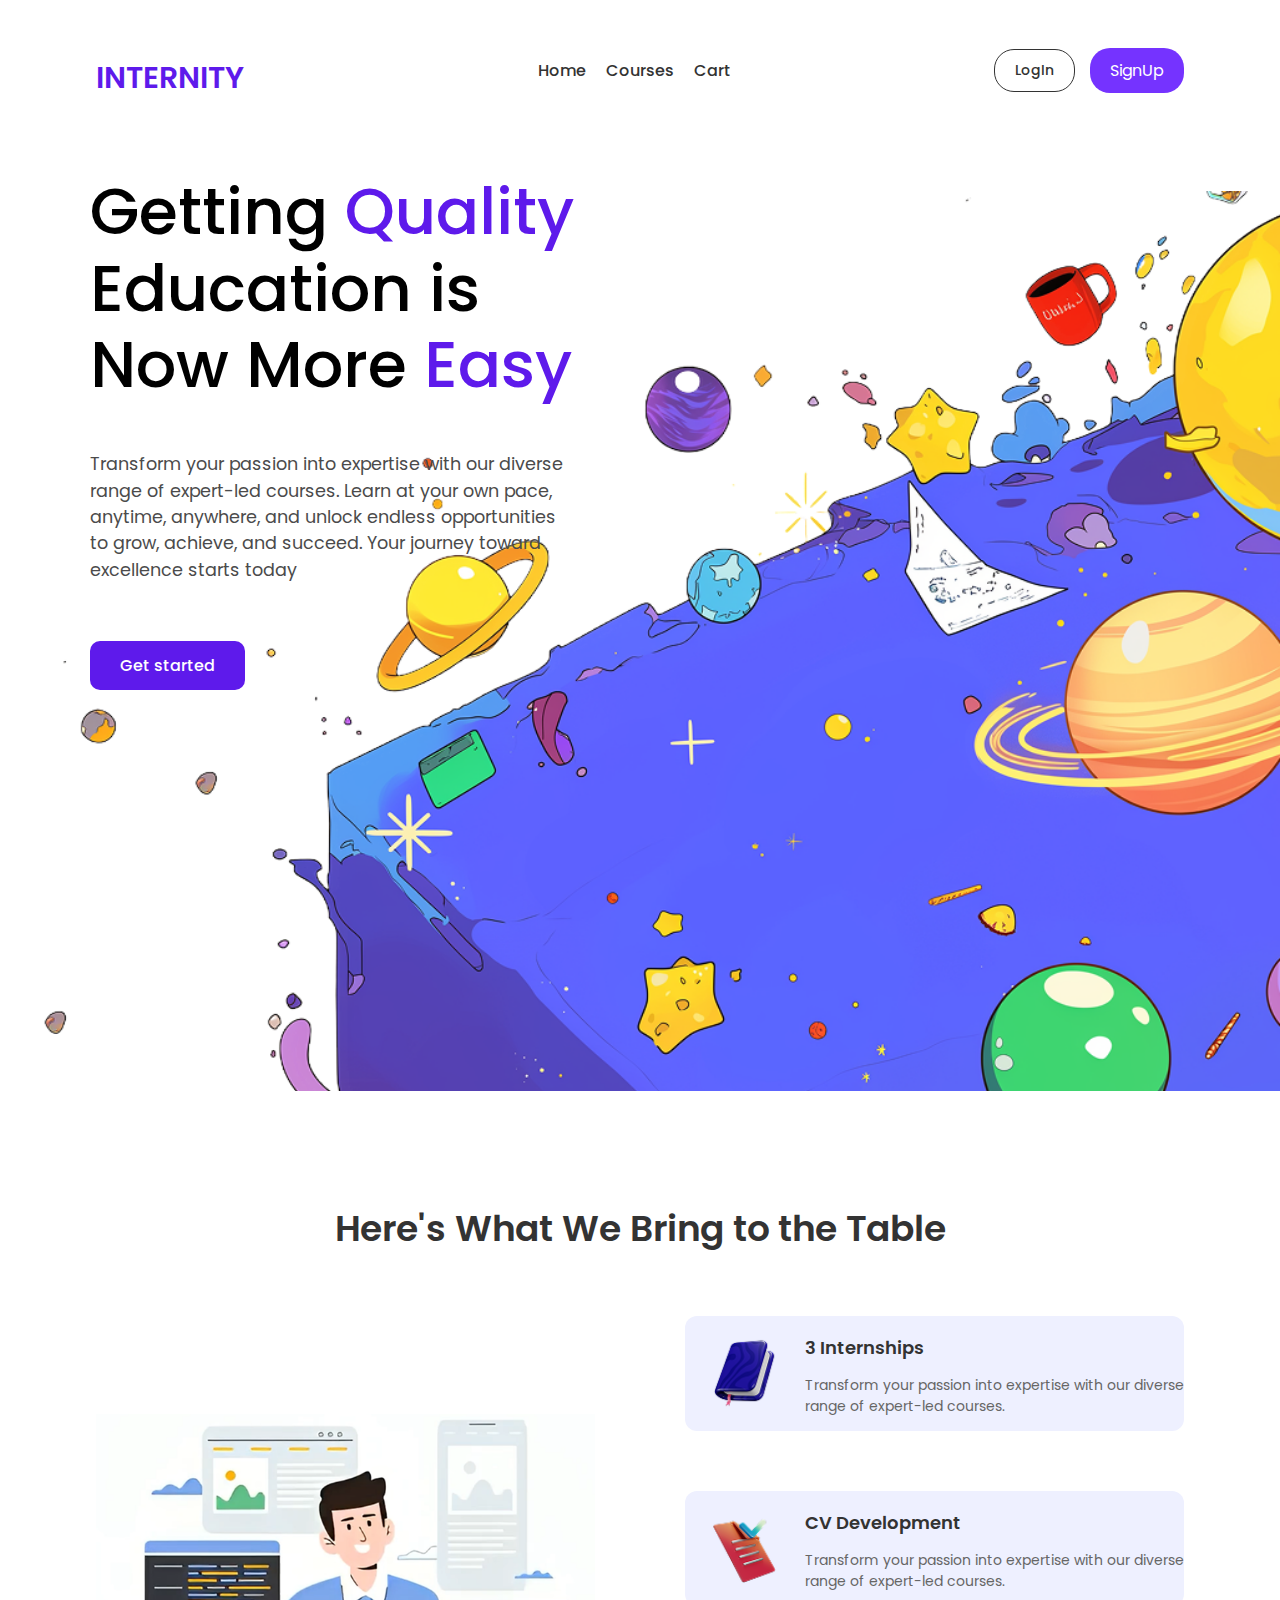
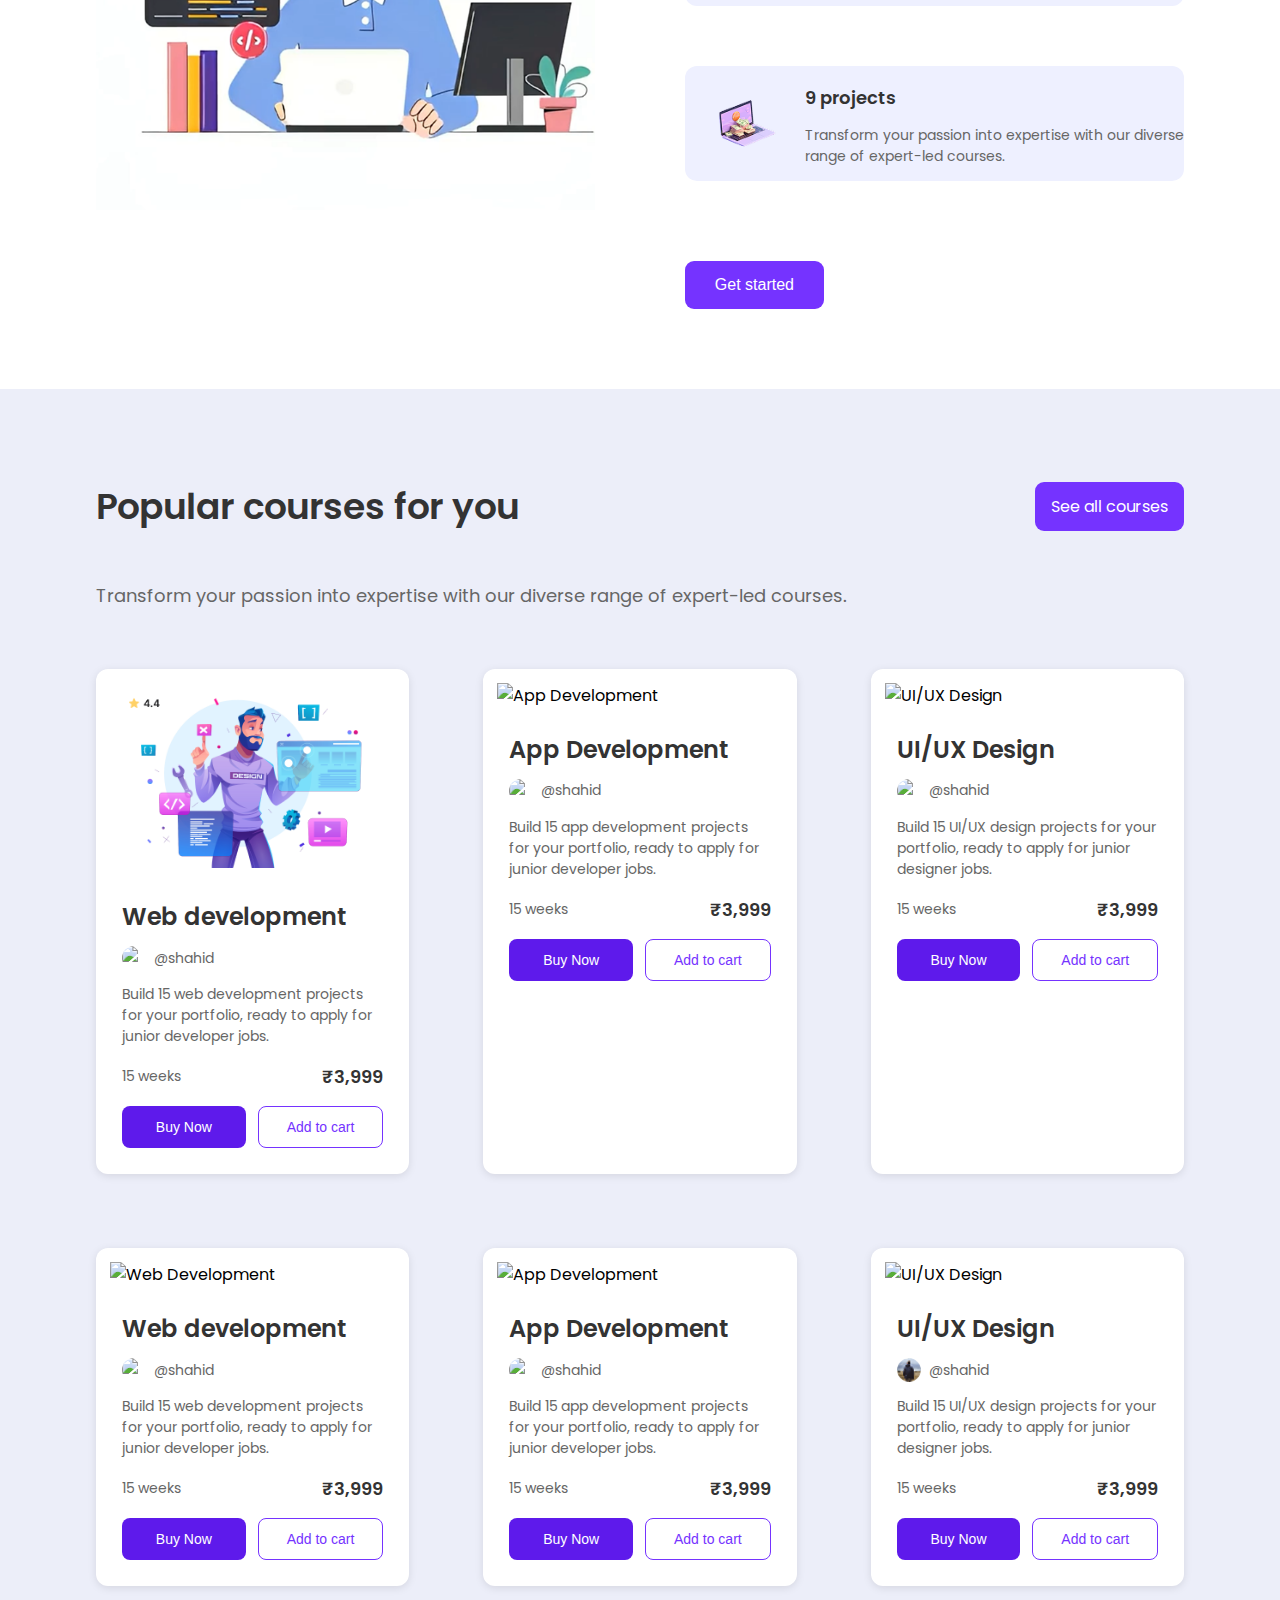
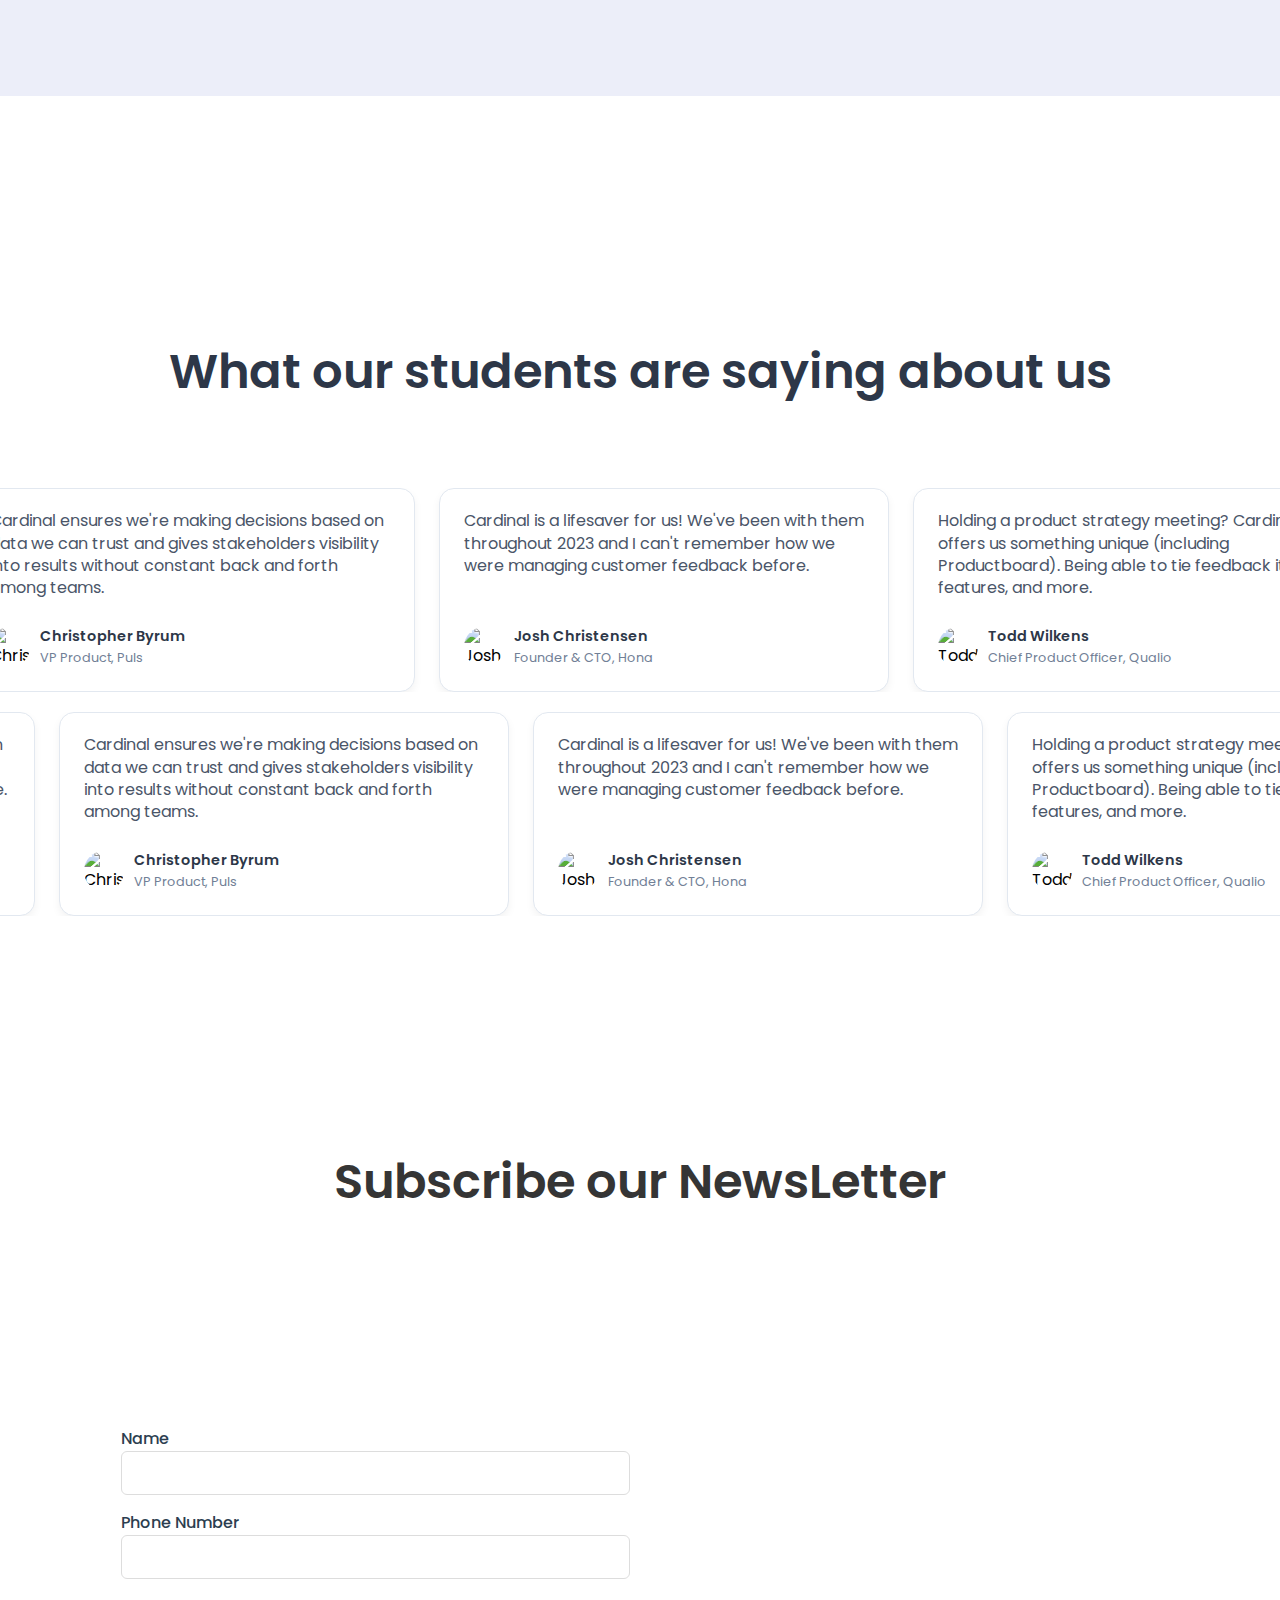
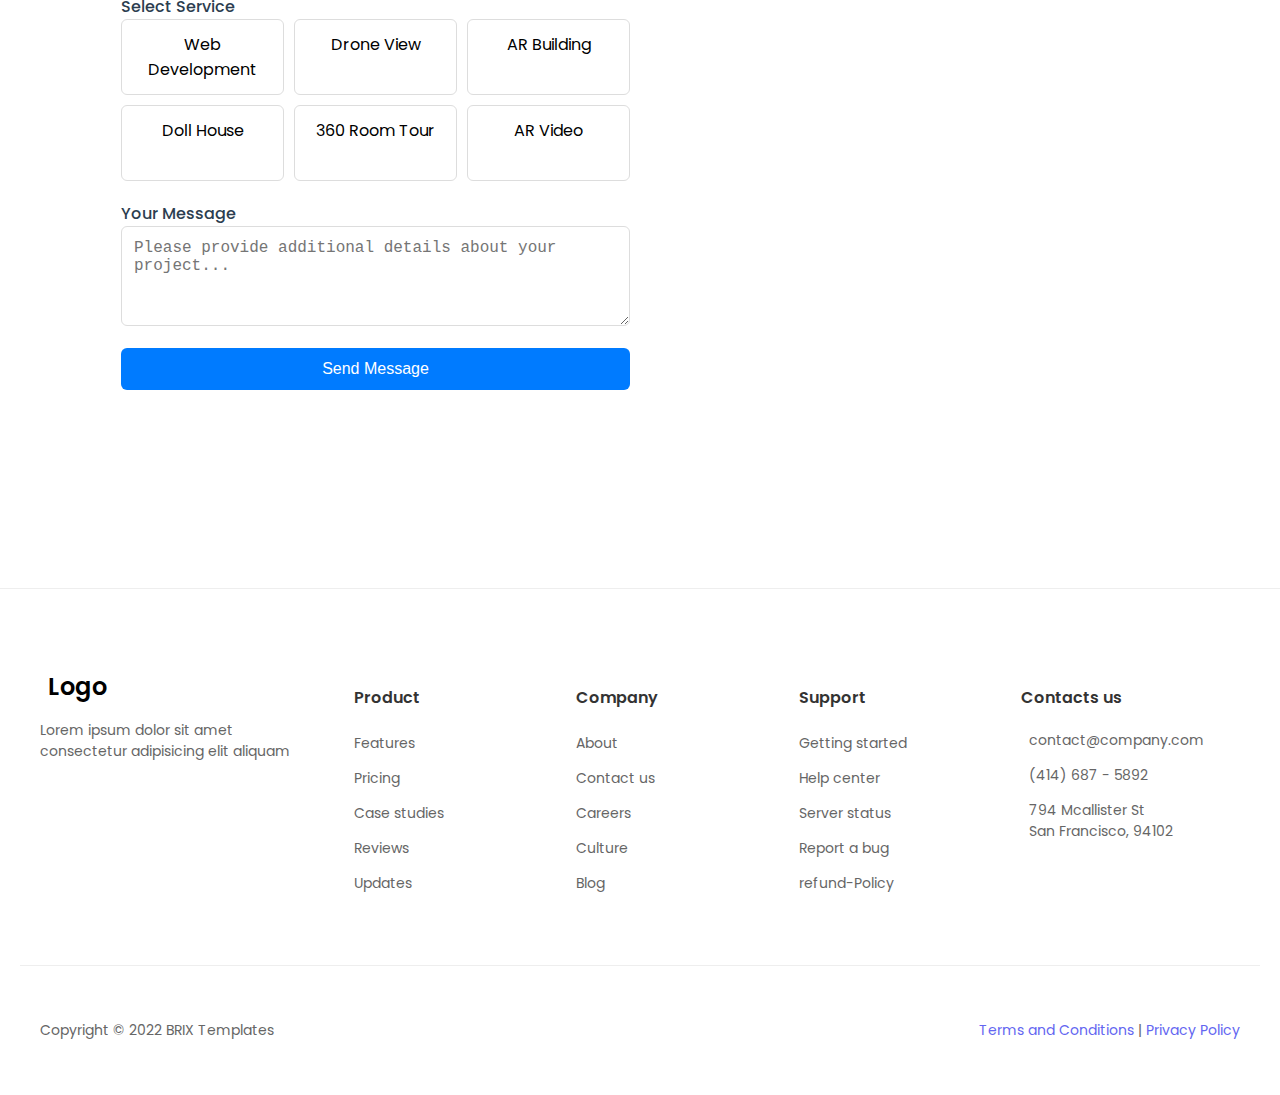
==== index.html @ 3cbaf2b1 "a;ldjf" ====
<!DOCTYPE html>
<html lang="en">
<head>
    <meta charset="UTF-8">
    <meta name="viewport" content="width=device-width, initial-scale=1.0">
    <link rel="stylesheet" href="styles.css">
    <link rel="stylesheet" href="contact.css">
    <title>Ed-Tech</title>
</head>
<style>
    @import url('https://fonts.googleapis.com/css2?family=Poppins:ital,wght@0,100;0,200;0,300;0,400;0,500;0,600;0,700;0,800;0,900;1,100;1,200;1,300;1,400;1,500;1,600;1,700;1,800;1,900&display=swap');
</style>
<body>
    <header>
        <div class="head-container">
            <div class="logo1">INTERNITY</div>               
            <nav>
                <ul class="nav-links" id="mobileMenu">
                    <li><a href="#">Home</a></li>
                    <li><a href="#">Courses</a></li>
                    <li><a href="#">Cart</a></li>
                </ul>  
            </nav>  
            <div class="nav-controls">
                <a href="auth.html" class="login-button">LogIn</a>
                <a href="auth.html" class="signup-button">SignUp</a>
                <button class="hamburger" id="menuToggle">
                    <span></span>
                    <span></span>
                    <span></span>
                </button>
            </div>
        </div>
        
    </header>
    <section class="hero"> 
        <img id="hero-bg" src="./images/BG.png" alt="">
        <div class="hero-container">
            <div class="hero-content">
                <h1>Getting <span style="color: #5E1AEB;">Quality</span> Education is Now More <span style="color: #5E1AEB;">Easy</span></h1>
                <p>Transform your passion into expertise with our diverse range of expert-led courses. Learn at your own pace, anytime, anywhere, and unlock endless opportunities to grow, achieve, and succeed. Your journey toward excellence starts today</p>
                <a href="#" class="get-started-button">Get started</a>
            </div>
        </div>
    </section>

        <section class="features">
        <h2 class="features-title">Here's What We Bring to the Table</h2>
        
        <div class="features-container">
            <!-- Left side image -->
            <div class="image-container">
                <img src="./images/boyontable.png" alt="Developer illustration">
            </div>

            <!-- Right side features -->
            <div class="features-list">
                <div class="feature-card">
                    <div class="feature-icon">
                        <img src="./images/notebook.png" alt="Internships icon">
                    </div>
                    <div class="feature-content">
                        <h3>3 Internships</h3>
                        <p>Transform your passion into expertise with our diverse range of expert-led courses.</p>
                    </div>
                </div>

                <div class="feature-card">
                    <div class="feature-icon">
                        <img src="./images/tickmark.png" alt="CV icon">
                    </div>
                    <div class="feature-content">
                        <h3>CV Development</h3>
                        <p>Transform your passion into expertise with our diverse range of expert-led courses.</p>
                    </div>
                </div>

                <div class="feature-card">
                    <div class="feature-icon">
                        <img src="./images/laptop.png" alt="Projects icon">
                    </div>
                    <div class="feature-content">
                        <h3>9 projects</h3>
                        <p>Transform your passion into expertise with our diverse range of expert-led courses.</p>
                    </div>
                </div>

                <button class="get-started">Get started</button>
            </div>
        </div>
    </section>
    <section class="courses">
        <div class="courses-container">
            <div class="courses-header">
                <h2>Popular courses for you</h2>
                <a href="#" class="see-all">See all courses</a>
            </div>
            <p class="courses-subtitle">Transform your passion into expertise with our diverse range of expert-led courses.</p>
            
            <div class="course-grid">
                <!-- Course Card 1 -->
                <div class="course-card">
                    <img src="./images/Imagery.png" alt="Web Development" class="course-image">
                    <div class="course-content">
                        <h3>Web development</h3>
                        <div class="instructor">
                            <img src="https://placehold.co/24x24" alt="Instructor" class="instructor-image">
                            <span>@shahid</span>
                        </div>
                        <p class="description">Build 15 web development projects for your portfolio, ready to apply for junior developer jobs.</p>
                        <div class="course-meta">
                            <span class="duration">15 weeks</span>
                            <span class="price">₹3,999</span>
                        </div>
                        <div class="card-actions">
                            <button class="buy-now">Buy Now</button>
                            <button class="add-cart">Add to cart</button>
                        </div>
                    </div>
                </div>

                <!-- Course Card 2 -->
                <div class="course-card">
                    <img src="./images/imagery.png" alt="App Development" class="course-image">
                    <div class="course-content">
                        <h3>App Development</h3>
                        <div class="instructor">
                            <img src="https://placehold.co/24x24" alt="Instructor" class="instructor-image">
                            <span>@shahid</span>
                        </div>
                        <p class="description">Build 15 app development projects for your portfolio, ready to apply for junior developer jobs.</p>
                        <div class="course-meta">
                            <span class="duration">15 weeks</span>
                            <span class="price">₹3,999</span>
                        </div>
                        <div class="card-actions">
                            <button class="buy-now">Buy Now</button>
                            <button class="add-cart">Add to cart</button>
                        </div>
                    </div>
                </div>

                <!-- Course Card 3 -->
                <div class="course-card">
                    <img src="./images/imagery.png" alt="UI/UX Design" class="course-image">
                    <div class="course-content">
                        <h3>UI/UX Design</h3>
                        <div class="instructor">
                            <img src="https://placehold.co/24x24" alt="Instructor" class="instructor-image">
                            <span>@shahid</span>
                        </div>
                        <p class="description">Build 15 UI/UX design projects for your portfolio, ready to apply for junior designer jobs.</p>
                        <div class="course-meta">
                            <span class="duration">15 weeks</span>
                            <span class="price">₹3,999</span>
                        </div>
                        <div class="card-actions">
                            <button class="buy-now">Buy Now</button>
                            <button class="add-cart">Add to cart</button>
                        </div>
                    </div>
                </div>
                <div class="course-card">
                    <img src="./images/imagery.png" alt="Web Development" class="course-image">
                    <div class="course-content">
                        <h3>Web development</h3>
                        <div class="instructor">
                            <img src="https://placehold.co/24x24" alt="Instructor" class="instructor-image">
                            <span>@shahid</span>
                        </div>
                        <p class="description">Build 15 web development projects for your portfolio, ready to apply for junior developer jobs.</p>
                        <div class="course-meta">
                            <span class="duration">15 weeks</span>
                            <span class="price">₹3,999</span>
                        </div>
                        <div class="card-actions">
                            <button class="buy-now">Buy Now</button>
                            <button class="add-cart">Add to cart</button>
                        </div>
                    </div>
                </div>

                <!-- Course Card 2 -->
                <div class="course-card">
                    <img src="./images/imagery.png" alt="App Development" class="course-image">
                    <div class="course-content">
                        <h3>App Development</h3>
                        <div class="instructor">
                            <img src="https://placehold.co/24x24" alt="Instructor" class="instructor-image">
                            <span>@shahid</span>
                        </div>
                        <p class="description">Build 15 app development projects for your portfolio, ready to apply for junior developer jobs.</p>
                        <div class="course-meta">
                            <span class="duration">15 weeks</span>
                            <span class="price">₹3,999</span>
                        </div>
                        <div class="card-actions">
                            <button class="buy-now">Buy Now</button>
                            <button class="add-cart">Add to cart</button>
                        </div>
                    </div>
                </div>

                <!-- Course Card 3 -->
                <div class="course-card">
                    <img src="./images/imagery.png" alt="UI/UX Design" class="course-image">
                    <div class="course-content">
                        <h3>UI/UX Design</h3>
                        <div class="instructor">
                            <img src="./images/Avatar.png" alt="Instructor" class="instructor-image">
                            <span>@shahid</span>
                        </div>
                        <p class="description">Build 15 UI/UX design projects for your portfolio, ready to apply for junior designer jobs.</p>
                        <div class="course-meta">
                            <span class="duration">15 weeks</span>
                            <span class="price">₹3,999</span>
                        </div>
                        <div class="card-actions">
                            <button class="buy-now">Buy Now</button>
                            <button class="add-cart">Add to cart</button>
                        </div>
                    </div>
                </div>

                <!-- Repeat the same 3 cards -->
                <!-- Cards 4-6 (identical structure to 1-3) -->
            </div>
        </div>
    </section>

    <section class="testimonials-section">
        <div class="testimonial-section">
        <h2 class="section-title">What our students are saying about us</h2>
        
        <!-- Right to Left Scrolling Container -->
        <div class="scroll-container" id="rtl-container">
            <div class="testimonial-track" id="rtl-track">
                <!-- Testimonial Cards -->
                <div class="testimonial-card">
                    <p class="testimonial-content">Cardinal ensures we're making decisions based on data we can trust and gives stakeholders visibility into results
                        without constant back and forth among teams.</p>
                    <div class="testimonial-author">
                        <img src="/api/placeholder/50/50" alt="Christopher" class="author-image">
                        <div class="author-info">
                            <span class="author-name">Christopher Byrum</span>
                            <span class="author-title">VP Product, Puls</span>
                        </div>
                    </div>
                </div>

                <div class="testimonial-card">
                    <p class="testimonial-content">Cardinal is a lifesaver for us! We've been with them throughout 2023 and I can't remember how we were managing
                        customer feedback before.</p>
                    <div class="testimonial-author">
                        <img src="/api/placeholder/50/50" alt="Josh" class="author-image">
                        <div class="author-info">
                            <span class="author-name">Josh Christensen</span>
                            <span class="author-title">Founder & CTO, Hona</span>
                        </div>
                    </div>
                </div>

                <div class="testimonial-card">
                    <p class="testimonial-content">Holding a product strategy meeting? Cardinal offers us something unique (including Productboard). Being able to tie
                        feedback items, features, and more.</p>
                    <div class="testimonial-author">
                        <img src="/api/placeholder/50/50" alt="Todd" class="author-image">
                        <div class="author-info">
                            <span class="author-name">Todd Wilkens</span>
                            <span class="author-title">Chief Product Officer, Qualio</span>
                        </div>
                    </div>
                </div>

                <div class="testimonial-card">
                    <p class="testimonial-content">Being good at capturing signals is key to our success! Knowing what the customers really say and mapping that to
                        initiatives is really hard.</p>
                    <div class="testimonial-author">
                        <img src="/api/placeholder/50/50" alt="Evyatar" class="author-image">
                        <div class="author-info">
                            <span class="author-name">Evyatar Ram</span>
                            <span class="author-title">VP Product, Singular</span>
                        </div>
                    </div>
                </div>

                <div class="testimonial-card">
                    <p class="testimonial-content">Understanding customer health, commitments, and resource allocation is something I'm always chasing to improve.
                        Cardinal is great at that in my mind.</p>
                    <div class="testimonial-author">
                        <img src="/api/placeholder/50/50" alt="Tom" class="author-image">
                        <div class="author-info">
                            <span class="author-name">Tom Mayblum</span>
                            <span class="author-title">Product Group Lead, Armis</span>
                        </div>
                    </div>
                </div>

                <div class="testimonial-card">
                    <p class="testimonial-content">Cardinal is the best way to take a Revenue-driven product approach I've seen. Being able to tie feature requests
                        to their revenue impact is unique.</p>
                    <div class="testimonial-author">
                        <img src="/api/placeholder/50/50" alt="Zack" class="author-image">
                        <div class="author-info">
                            <span class="author-name">Zack Pennington</span>
                            <span class="author-title">Chief Product Officer, Forecastr</span>
                        </div>
                    </div>
                </div>
            </div>
        </div>
        
        <!-- Left to Right Scrolling Container -->
        <div class="scroll-container" id="ltr-container">
            <div class="testimonial-track" id="ltr-track">
                <!-- Testimonial Cards -->
                <div class="testimonial-card">
                    <p class="testimonial-content">Cardinal ensures we're making decisions based on data we can trust and gives stakeholders visibility into results
                        without constant back and forth among teams.</p>
                    <div class="testimonial-author">
                        <img src="/api/placeholder/50/50" alt="Christopher" class="author-image">
                        <div class="author-info">
                            <span class="author-name">Christopher Byrum</span>
                            <span class="author-title">VP Product, Puls</span>
                        </div>
                    </div>
                </div>

                <div class="testimonial-card">
                    <p class="testimonial-content">Cardinal is a lifesaver for us! We've been with them throughout 2023 and I can't remember how we were managing
                        customer feedback before.</p>
                    <div class="testimonial-author">
                        <img src="/api/placeholder/50/50" alt="Josh" class="author-image">
                        <div class="author-info">
                            <span class="author-name">Josh Christensen</span>
                            <span class="author-title">Founder & CTO, Hona</span>
                        </div>
                    </div>
                </div>

                <div class="testimonial-card">
                    <p class="testimonial-content">Holding a product strategy meeting? Cardinal offers us something unique (including Productboard). Being able to tie
                        feedback items, features, and more.</p>
                    <div class="testimonial-author">
                        <img src="/api/placeholder/50/50" alt="Todd" class="author-image">
                        <div class="author-info">
                            <span class="author-name">Todd Wilkens</span>
                            <span class="author-title">Chief Product Officer, Qualio</span>
                        </div>
                    </div>
                </div>

                <div class="testimonial-card">
                    <p class="testimonial-content">Being good at capturing signals is key to our success! Knowing what the customers really say and mapping that to
                        initiatives is really hard.</p>
                    <div class="testimonial-author">
                        <img src="/api/placeholder/50/50" alt="Evyatar" class="author-image">
                        <div class="author-info">
                            <span class="author-name">Evyatar Ram</span>
                            <span class="author-title">VP Product, Singular</span>
                        </div>
                    </div>
                </div>

                <div class="testimonial-card">
                    <p class="testimonial-content">Understanding customer health, commitments, and resource allocation is something I'm always chasing to improve.
                        Cardinal is great at that in my mind.</p>
                    <div class="testimonial-author">
                        <img src="/api/placeholder/50/50" alt="Tom" class="author-image">
                        <div class="author-info">
                            <span class="author-name">Tom Mayblum</span>
                            <span class="author-title">Product Group Lead, Armis</span>
                        </div>
                    </div>
                </div>

                <div class="testimonial-card">
                    <p class="testimonial-content">Cardinal is the best way to take a Revenue-driven product approach I've seen. Being able to tie feature requests
                        to their revenue impact is unique.</p>
                    <div class="testimonial-author">
                        <img src="/api/placeholder/50/50" alt="Zack" class="author-image">
                        <div class="author-info">
                            <span class="author-name">Zack Pennington</span>
                            <span class="author-title">Chief Product Officer, Forecastr</span>
                        </div>
                    </div>
                </div>
            </div>
        </div>
    </div>
    </section>
    <section class="contact-container">
        <h2>Subscribe our NewsLetter</h2>
        <div class="parent-container">
            
            <div class="main-container">
                
              <!-- Contact Form Section -->
              <div class="contact-container">
                  
                  <form id="contact-form">
                      <div class="form-group">
                          <label for="name">Name</label>
                          <input type="text" id="name" required>
                      </div>
          
                      <div class="form-group">
                          <label for="phone">Phone Number</label>
                          <input type="tel" id="phone" required>
                      </div>
          
                      <div class="form-group">
                          <label>Select Service</label>
                          <div class="service-options">
                              <div class="service-option" data-service="Web Development">Web Development</div>
                              <div class="service-option" data-service="Drone View">Drone View</div>
                              <div class="service-option" data-service="AR Building">AR Building</div>
                              <div class="service-option" data-service="Doll House">Doll House</div>
                              <div class="service-option" data-service="360 Room Tour">360 Room Tour</div>
                              <div class="service-option" data-service="AR Video">AR Video</div>
                          </div>
                      </div>
          
                      <div class="form-group">
                          <label for="message">Your Message</label>
                          <textarea id="message" placeholder="Please provide additional details about your project..." required></textarea>
                      </div>
          
                      <button class="sub-button"type="submit">Send Message</button>
                  </form>
              </div>
          
              <!-- Video Section --->
              <div class="video-container">
                  <video autoplay loop muted playsinline>
                      <source src="./images/3D Globe white bg.mp4" type="video/mp4">
                      Your browser does not support the video tag.
                  </video>
              </div>
          </div>
          </div>


    </section>
    <footer class="footer">
        <div class="footer-container">
            <!-- Logo and Social Section -->  
            <div class="footer-left">
                <div class="logo">
                    <i class="fa-solid fa-shapes"></i>
                    <span>Logo</span>
                </div>
                <p class="footer-description">
                    Lorem ipsum dolor sit amet consectetur adipisicing elit aliquam
                </p>
                <div class="social-links">
                    <a href="#"><img src="" alt=""><i class="fab fa-facebook-f"></i></a>
                    <a href="#"><i class="fab fa-twitter"></i></a>
                    <a href="#"><i class="fab fa-instagram"></i></a>
                    <a href="#"><i class="fab fa-linkedin-in"></i></a>
                    <a href="#"><i class="fab fa-youtube"></i></a>
                </div>
            </div>

            <!-- Product Section -->
            <div class="footer-links">
                <h3>Product</h3>
                <ul>
                    <li><a href="#">Features</a></li>
                    <li><a href="#">Pricing</a></li>
                    <li><a href="#">Case studies</a></li>
                    <li><a href="#">Reviews</a></li>
                    <li><a href="#">Updates</a></li>
                </ul>
            </div>

            <!-- Company Section -->
            <div class="footer-links">
                <h3>Company</h3>
                <ul>
                    <li><a href="#">About</a></li>
                    <li><a href="#">Contact us</a></li>
                    <li><a href="#">Careers</a></li>
                    <li><a href="#">Culture</a></li>
                    <li><a href="#">Blog</a></li>
                </ul>
            </div>

            <!-- Support Section -->
            <div class="footer-links">
                <h3>Support</h3>
                <ul>
                    <li><a href="#">Getting started</a></li>
                    <li><a href="#">Help center</a></li>
                    <li><a href="#">Server status</a></li>
                    <li><a href="#">Report a bug</a></li>
                    <li><a href="refund-Policy.html">refund-Policy</a></li>
                </ul>
            </div>

            <!-- Contact Section -->
            <div class="footer-contact">
                <h3>Contacts us</h3>
                <div class="contact-info">
                    <p><i class="far fa-envelope"></i> contact@company.com</p>
                    <p><i class="fas fa-phone"></i> (414) 687 - 5892</p>
                    <p><i class="fas fa-map-marker-alt"></i> 794 Mcallister St<br>San Francisco, 94102</p>
                </div>
            </div>
        </div>

        <!-- Footer Bottom -->
        <div class="footer-bottom">
            <p>Copyright © 2022 BRIX Templates</p>        
            <div class="footer-bottom-links">
                <a href="Terms-and-Conditions.html">Terms and Conditions</a> | <a href="privacy-policy.html">Privacy Policy</a>
            </div>
        </div>
    </footer>
    


<script src="script.js" ></script>
<script src="contact.js"></script>
</body>
</html>
---- styles.css ----
.poppins-thin {
    font-family: "Poppins", serif;
    font-weight: 100;
    font-style: normal;
  }
  
  .poppins-extralight {
    font-family: "Poppins", serif;
    font-weight: 200;
    font-style: normal;
  }
  
  .poppins-light {
    font-family: "Poppins", serif;
    font-weight: 300;
    font-style: normal;
  }
  
  .poppins-regular {
    font-family: "Poppins", serif;
    font-weight: 400;
    font-style: normal;
  }
  
  .poppins-medium {
    font-family: "Poppins", serif;
    font-weight: 500;
    font-style: normal;
  }
  
  .poppins-semibold {
    font-family: "Poppins", serif;
    font-weight: 600;
    font-style: normal;
  }
  
  .poppins-bold {
    font-family: "Poppins", serif;
    font-weight: 700;
    font-style: normal;
  }
  
  .poppins-extrabold {
    font-family: "Poppins", serif;
    font-weight: 800;
    font-style: normal;
  }
  
  .poppins-black {
    font-family: "Poppins", serif;
    font-weight: 900;
    font-style: normal;
  }
  
  .poppins-thin-italic {
    font-family: "Poppins", serif;
    font-weight: 100;
    font-style: italic;
  }
  
  .poppins-extralight-italic {
    font-family: "Poppins", serif;
    font-weight: 200;
    font-style: italic;
  }
  
  .poppins-light-italic {
    font-family: "Poppins", serif;
    font-weight: 300;
    font-style: italic;
  }
  
  .poppins-regular-italic {
    font-family: "Poppins", serif;
    font-weight: 400;
    font-style: italic;
  }
  
  .poppins-medium-italic {
    font-family: "Poppins", serif;
    font-weight: 500;
    font-style: italic;
  }
  
  .poppins-semibold-italic {
    font-family: "Poppins", serif;
    font-weight: 600;
    font-style: italic;
  }
  
  .poppins-bold-italic {
    font-family: "Poppins", serif;
    font-weight: 700;
    font-style: italic;
  }
  
  .poppins-extrabold-italic {
    font-family: "Poppins", serif;
    font-weight: 800;
    font-style: italic;
  }
  
  .poppins-black-italic {
    font-family: "Poppins", serif;
    font-weight: 900;
    font-style: italic;
  }
  
  
  
  
body {
    font-family: "Poppins", serif; /* Choose a suitable font */
    margin: 0;
    padding: 0;
    box-sizing: border-box;
}
/* Header Styles */
.head-container {
  display: flex;
  align-items: center;
  justify-content: space-between;

  width: 85%;
  padding-top: 40px;
  margin: auto;
  position: relative;
}
.nav-controls {
display: flex;
align-items: center;
gap: 15px;
}

.logo1 {
  padding-top: 15px;
  color: #5E1AEB;
  font-size: 30px;
font-weight: 600;
  z-index: 12;
}

nav {
  position: relative;
}

nav ul {
  font-size: 16px;
  font-weight: 500;
  list-style: none;
  display: flex;
  gap: 20px;
  margin: 0;
  padding: 0;
}

nav a {
  text-decoration: none;
  color: #333;
  transition: color 0.3s ease;
}

nav a:hover {
  color: #5E1AEB;
}
.login-button {
color: #333;
text-decoration: none;
font-size: 14px;
font-weight: 500;
transition: color 0.3s ease;
padding: 10px 20px;
border-radius: 20px;
border: solid 1px #333;

}

.login-button:hover {
color: #5E1AEB;
}

.nav-links {
margin-left: 30px;
  gap: 20px;
}
.signup-button {
  background-color: #7533FF;
  color: white;
  padding: 10px 20px;
  border: none;
  border-radius: 20px;
  cursor: pointer;
  text-decoration: none;
  z-index: 102;
}

/* Mobile Menu */
.hamburger {

  display: none;
  background: none;
  border: none;
  cursor: pointer;
  padding: 5px;
  z-index: 102;
}

.hamburger span {
 
display: block;
width: 25px;
height: 3px;
margin: 5px 0;
background-color: #333; /* Keep this color consistent */
border-radius: 3px;
transition: all 0.3s ease;
}

/* Modify the active state styles to maintain the same color */
.hamburger.active span:nth-child(1) {
transform: rotate(45deg) translate(5px, 5px);
background-color: #333; /* Keep the same color */
}

.hamburger.active span:nth-child(2) {
opacity: 0;
background-color: #333; /* Keep the same color */
}

.hamburger.active span:nth-child(3) {
transform: rotate(-45deg) translate(7px, -7px);
background-color: #333; /* Keep the same color */
}


/* Hero Section */
.hero {
  position: relative;
  height: 110vh;
  overflow: hidden;
}

#hero-bg {
  position: absolute;
  padding-top: 10vh;
  right: 0;
  height: 100%;
  object-fit: cover;
  z-index: -1;
}

.hero-container {
  padding-top: 30px;
  padding-left: 7vw;
  width: 70%;
}

.hero-content {
  width: 60%;
}

.hero h1 {
  font-size: 64px;
  font-weight: 500;
  margin-bottom: 47px;
  line-height: 1.2;
}

.hero p {
  color: #4B4B4B;
  width: 90%;
  font-size: 1.1em;
  line-height: 1.5;
  margin-bottom: 58px;
}

.get-started-button {
  background-color: #5E1AEB;
  color: white;
  padding: 12px 30px;
  border: none;
  border-radius: 10px;
  cursor: pointer;
  text-decoration: none;
  display: inline-block;
  font-weight: 500;
}

/* Menu Overlay */
.menu-overlay {
  display: none;
  position: fixed;
  top: 0;
  left: 0;
  width: 100%;
  height: 100%;
  background-color: rgba(0, 0, 0, 0.5);
  z-index: 99;
  opacity: 0;
  transition: opacity 0.3s ease;
}

.menu-overlay.active {
  display: block;
  opacity: 1;
}

/* Responsive Styles */
@media (max-width: 1024px) {
  .hero{
    height: 85vh;
}
  .hero-content {
      width: 70%;
  }
  
  .hero h1 {
      font-size: 48px;
  }
  
  #hero-bg {
      max-width: 55%;
  }
}

@media (max-width: 768px) {
  .hero{
      height: 65vh;
  }
  .head-container {
    margin-top: 15px;
      width: 90%;
      padding: 15px 0;
  }
  .nav-controls {
display: flex;
align-items: center;
gap: 15px;
}
.logo1 {
  padding-top: 0;
  color: #5E1AEB;
  font-size: 25px;
  font-weight: 600;
  z-index: 102;
}


  .hamburger {
      display: block;
     
      
 
  }

  nav ul {
      position: fixed;
      top: 0;
      right: -100%;
      width: 80%;
      height: 40vh;
      background-color: white;
      flex-direction: column;
      padding: 80px 40px;
      transition: right 0.3s ease;
      z-index: 101;
  }

  nav ul.active {
      right: 0;
  }

  nav ul li {
      margin: 20px 0;
  }

  nav ul li a {
      font-size: 24px;
      display: block;
  }
  .login-button {
padding: 8px 15px;
font-size: 14px;
}

  .signup-button {
padding: 8px 15px;
font-size: 14px;
z-index: 13;
}
  #hero-bg {
      opacity: 0.4;
      width: 100%;
      max-width: none;
  }

  .hero-container {
      padding-top: 50px;
      padding-left: 5vw;
      width: 90%;
  }

  .hero-content {
      width: 100%;
      text-align: center;
  }

  .hero h1 {
      font-size: 36px;
      margin-bottom: 30px;
  }

  .hero p {
      width: 100%;
      font-size: 1em;
      margin-bottom: 40px;
  }
}

@media (max-width: 480px) {
  .hero{
    height: 65vh;
}
  .head-container {
      padding: 10px 0;
  }
  .nav-controls {
gap: 10px;
}

  .logo {
      font-size: 15px;
  }
  .login-button {
padding: 6px 12px;
font-size: 12px;
}


  .signup-button {
      padding: 6px 12px;
      font-size: 12px;
  }

  .hero h1 {
      font-size: 28px;
  }

  .hero p {
      font-size: 0.9em;
  }

  .get-started-button {
      padding: 10px 20px;
      font-size: 14px;
  }
}
/* features */


.features {
  padding: 80px 0;
  width: 85%;
  margin: 0 auto;
 
}

.features-title {
  text-align: center;
  font-size: 36px;
  font-weight: 600;
  margin-bottom: 60px;
  color: #333;
}

.features-container {
  display: flex;
  gap: 7vw;
  align-items: center;
}

/* Left side image styles */
.image-container {
  flex: 1;
  max-width: 70%;
  
}

.image-container img {
  width: 100%;
 
  display: block;
}

/* Features List Styles */
.features-list {
  flex: 1;
  display: flex;
  flex-direction: column;
  gap: 60px;
  max-width: 50%;
  
}

.feature-card {
  display: flex;
  align-items: flex-start;
  align-items: center;
  gap: 20px;
 
  background: #eef0ff;
  border-radius: 12px;
}

.feature-icon {
  width: 80px;
  height: 80px;
  flex-shrink: 0;
  padding-left: 20px;
}

.feature-icon img {
  width: 100%;
  height: 100%;
  object-fit: contain;
}

.feature-content {
  flex: 1;
}

.feature-content h3 {
  font-size: 18px;
  font-weight: 600;
  margin-bottom: 8px;
  color: #333;
}

.feature-content p {
  font-size: 14px;
  color: #666;
  line-height: 1.5;
}

.get-started {
  background: #7533FF;
  color: white;
  border: none;
  padding: 15px 30px;
  font-size: 16px;
  border-radius: 9px;
  font-weight: 500;
  cursor: pointer;
  width: fit-content;
  margin-top: 20px;
}

.get-started:hover {
  background: #6422FF;
}

/* Responsive Design */
@media (max-width: 992px) {
  .features-container {
      flex-direction: column;
  }

  .image-container,
  .features-list {
      max-width: 100%;
  }
}

@media (max-width: 768px) {
  .features {
      padding: 40px 0;
  }

  .features-title {
      font-size: 28px;
      margin-bottom: 40px;
  }

  .feature-card {
      padding: 16px;
  }
}






/* couses section */
.courses {
 
  padding: 10px 0;
  background: #ECEEF9;
}

.courses-container {
  width: 85%;
 
  margin: 0 auto;
}

.courses-header {
  display: flex;
  justify-content: space-between;
  align-items: center;
  margin-bottom: 16px;
  margin-top: 50px;
 
}

.courses-header h2 {
  font-size: 36px;
  font-weight: 600;
  color: #333;

}

.see-all {
  background-color: #7533FF;
  color: white;
  padding: 12px 16px;
  border-radius: 9px;
  text-decoration: none;
  font-size: 16         px;
}

.courses-subtitle {
  color: #666;
  font-size: 18px;
  margin-bottom: 60px;
}

/* Course grid */
.course-grid {
  display: grid;
  grid-template-columns: repeat(3, 1fr);
  gap: 74px;
  margin-bottom: 100px;
}

/* Course card */
.course-card {
  background: white;
  border-radius: 12px;
  padding: 14px;
  overflow: hidden;
  box-shadow: 0 2px 8px rgba(0, 0, 0, 0.1);
  transition: transform 0.3s ease;
}

.course-card:hover {
  transform: translateY(-5px);
}

.course-image {
  width: 100%;
  
  object-fit: cover;
}

.course-content {
 padding: 0px 12px 12px 12px;
}

.course-content h3 {
  font-size: 24px;
  font-weight: 600;
  color: #333;
  margin-bottom: 12px;
}

.instructor {
  display: flex;
  align-items: center;
  gap: 8px;
  margin-bottom: 12px;
}

.instructor-image { 
  width: 24px;
  height: 24px;
  border-radius: 50%;
}

.instructor span {
  color: #666;
  font-size: 14px;
}

.description {
  color: #666;
  font-size: 14px;
  line-height: 1.5;
  margin-bottom: 16px;
}

.course-meta {
  display: flex;
  justify-content: space-between;
  align-items: center;
  margin-bottom: 16px;
}

.duration {
  color: #666;
  font-size: 14px;
}

.price {
  color: #333;
  font-weight: 600;
  font-size: 18px;
}

.card-actions {
  display: flex;
  gap: 12px;
}

.buy-now {
  flex: 1;
  padding: 12px;
  font-size: 14px;
  background-color: #5E1AEB;
  color: white;
  border: none;
  border-radius: 8px;
  cursor: pointer;
}

.add-cart {
  flex: 1;
  background: #E9E9E9;
  font-size: 14px;
  padding: 12px;
  background-color: transparent;
  color: #7533FF;
  border: 1px solid #7533FF;
  border-radius: 8px;
  cursor: pointer;
}

/* Responsive Design */
@media (max-width: 1024px) {
  .course-grid {
      grid-template-columns: repeat(2, 1fr);
  }
}

@media (max-width: 768px) {
  .course-grid {
      grid-template-columns: 1fr;
  }
  
  .courses-header {
      flex-direction: column;
      gap: 16px;
      text-align: center;
  }
  
  .courses-subtitle {
      text-align: center;
  }
}




/* Testimonials Section Styles */

.testimonials-section {
  display: flex;
  justify-content: center;
  align-items: center;
  min-height: 100vh;
  padding: 40px 0; /* Added padding for smaller screens */
}

.testimonial-section {
  width: 100%;
  padding: 80px 0px 20px 0px;
}

.section-title {
  font-size: 48px;
  color: #2d3748;
  text-align: center;
  margin-bottom: 80px;
  font-weight: 600;
}

/* Scroll Container Styles */
.scroll-container {
  position: relative;
  overflow: hidden;
  margin-bottom: 20px;
}

.testimonial-track {
  display: flex;
  width: fit-content;
}

/* Testimonial Card Styles */
.testimonial-card {
  flex: 0 0 auto;
  width: 400px;
  background: #fff;
  border-radius: 15px;
  padding: 5px 24px 24px 24px;
  border: 1px solid #e2e8f0;
  margin: 0 12px;
  box-shadow: 0 4px 8px rgba(0, 0, 0, 0.05);
  transition: transform 0.3s ease;
}

.testimonial-card:hover {
  transform: translateY(-5px);
}

.testimonial-content {
  color: #4a5568;
  font-size: 1em;
  line-height: 1.4;
  min-height: 100px;
}

/* Author Styles */
.testimonial-author {
  display: flex;
  align-items: center;
  gap: 10px;
}

.author-image {
  width: 40px;
  height: 40px;
  border-radius: 50%;
  object-fit: cover;
}

.author-info {
  display: flex;
  flex-direction: column;
}

.author-name {
  font-weight: 600;
  color: #2d3748;
  font-size: 0.9em;
}

.author-title {
  color: #718096;
  font-size: 0.8em;
  margin-top: 2px;
}

/* Media Queries for Responsiveness */

/* Tablet Responsive Styles */
@media (max-width: 1024px) {
  .section-title {
    font-size: 36px;
    margin-bottom: 40px;
  }
  
  .testimonial-card {
    width: 340px;
    padding: 20px;
  }
  
  .testimonial-content {
    font-size: 15px;
    min-height: 90px;
  }
  
  .author-image {
    width: 40px;
    height: 40px;
  }
  
  .author-name {
    font-size: 15px;
  }
  
  .author-title {
    font-size: 13px;
  }
  
  .testimonials-section {
    min-height: auto;
  }
}

/* Mobile and Tablet Responsive Styles */
@media (max-width: 768px) {
  .section-title {
    font-size: 28px;
    margin-bottom: 30px;
  }

  .testimonial-section {
    padding: 40px 0px;
  }



  /* For mobile, we'll allow horizontal scrolling instead of stacking */
  .testimonial-track {
    display: flex;
    flex-direction: row;
    padding: 10px 5px;
    gap: 10px; /* Add gap for spacing between cards */
  }

  .testimonial-card {
    width: calc(100vw - 30px); /* Adjust width for smaller screens */
    max-width: 300px;
    min-width: 260px;
    margin: 0;
    padding: 16px;
  }

  .testimonial-content {
    font-size: 14px;
    min-height: 80px;
    margin-bottom: 15px;
  }
}

/* Small Mobile Styles */
@media (max-width: 480px) {
  .section-title {
    font-size: 24px;
    margin-bottom: 25px;
  }

  .testimonial-card {
    width: calc(100vw - 30px); /* Ensures card fits within small screens */
    max-width: 260px;
    min-width: 200px; /* Adjusts minimum width for very small screens */
  }

  .testimonial-content {
    font-size: 13px;
    min-height: 70px;
  }

  .author-image {
    width: 36px;
    height: 36px;
  }

  .author-name {
    font-size: 14px;
  }

  .author-title {
    font-size: 12px;
  }
}

/* Specific Tablet Styles */
@media (min-width: 481px) and (max-width: 768px) {
  .testimonial-card {
    width: 300px; /* Larger width for tablets */
    min-width: 260px;
  }
}




/* Footer Layout */
.footer {
  background-color: #ffffff;
  padding: 80px 0 40px;
  border-top: 1px solid #eee;
}

.footer-container {
  max-width: 1200px;
  margin: 0 auto;
  padding: 0 20px;
  display: grid;
  grid-template-columns: 1.5fr 1fr 1fr 1fr 1.2fr;
  gap: 40px;
}

/* Logo and Social Section */
.footer-left {
  max-width: 300px;
}

.logo {
  display: flex;
  align-items: center;
  gap: 8px;
  font-size: 24px;
  font-weight: 600;
  margin-bottom: 16px;
}

.logo i {
  color: #6366f1;
}

.footer-description {
  color: #666;
  margin-bottom: 24px;
  font-size: 14px;
}

.social-links {
  display: flex;
  gap: 16px;
}

.social-links a {
  color: #666;
  transition: color 0.3s ease;
}

.social-links a:hover {
  color: #6366f1;
}

/* Footer Links Sections */
.footer-links h3 {
  font-size: 16px;
  font-weight: 600;
  margin-bottom: 20px;
  color: #333;
}

.footer-links ul{
  list-style: none;
  padding: 0;
  margin: 0;
}

.footer-links ul li{
  margin-bottom: 10px;
}

.footer-links ul li a {
  color: #666;
  text-decoration: none;
  font-size: 14px;
  transition: color 0.3s ease;
}

.footer-links ul li a:hover {
  color: #6366f1;
}


/* Contact Section */
.footer-contact h3 {
  font-size: 16px;
  font-weight: 600;
  margin-bottom: 20px;
  color: #333;
}

.contact-info p {
  display: flex;
  align-items: flex-start;
  gap: 8px;
  color: #666;
  font-size: 14px;
  margin-bottom: 12px;
}

.contact-info i {
  color: #6366f1;
  margin-top: 4px;
}

/* Footer Bottom */
.footer-bottom {
  max-width: 1200px;
  margin: 60px auto 0;
  padding: 40px 20px 0;
  display: flex;
  justify-content: space-between;
  align-items: center;
  border-top: 1px solid #eee;
  font-size: 14px;
  color: #666;
}

.footer-bottom-links a {
  color: #6366f1;
  text-decoration: none;
}

/* Responsive Design */
@media (max-width: 1200px) {
  .footer-container {
      grid-template-columns: repeat(4, 1fr);
  }
  
  .footer-left {
      grid-column: span 4;
      max-width: 100%;
      text-align: center;
  }

  .logo {
      justify-content: center;
  }

  .social-links {
      justify-content: center;
  }
}

@media (max-width: 768px) {
  .footer-container {
      grid-template-columns: repeat(2, 1fr);
  }
  
  .footer-left {
      grid-column: span 2;
  }

  .footer-bottom {
      flex-direction: column;
      gap: 16px;
      text-align: center;
  }
}

@media (max-width: 480px) {
  .footer-container {
      grid-template-columns: 1fr;
  }
  
  .footer-left {
      grid-column: span 1;
  }
}
---- contact.css ----
.poppins-thin {
    font-family: "Poppins", serif;
    font-weight: 100;
    font-style: normal;
  }
  
  .poppins-extralight {
    font-family: "Poppins", serif;
    font-weight: 200;
    font-style: normal;
  }
  
  .poppins-light {
    font-family: "Poppins", serif;
    font-weight: 300;
    font-style: normal;
  }
  
  .poppins-regular {
    font-family: "Poppins", serif;
    font-weight: 400;
    font-style: normal;
  }
  
  .poppins-medium {
    font-family: "Poppins", serif;
    font-weight: 500;
    font-style: normal;
  }
  
  .poppins-semibold {
    font-family: "Poppins", serif;
    font-weight: 600;
    font-style: normal;
  }
  
  .poppins-bold {
    font-family: "Poppins", serif;
    font-weight: 700;
    font-style: normal;
  }
  
  .poppins-extrabold {
    font-family: "Poppins", serif;
    font-weight: 800;
    font-style: normal;
  }
  
  .poppins-black {
    font-family: "Poppins", serif;
    font-weight: 900;
    font-style: normal;
  }
  
  .poppins-thin-italic {
    font-family: "Poppins", serif;
    font-weight: 100;
    font-style: italic;
  }
  
  .poppins-extralight-italic {
    font-family: "Poppins", serif;
    font-weight: 200;
    font-style: italic;
  }
  
  .poppins-light-italic {
    font-family: "Poppins", serif;
    font-weight: 300;
    font-style: italic;
  }
  
  .poppins-regular-italic {
    font-family: "Poppins", serif;
    font-weight: 400;
    font-style: italic;
  }
  
  .poppins-medium-italic {
    font-family: "Poppins", serif;
    font-weight: 500;
    font-style: italic;
  }
  
  .poppins-semibold-italic {
    font-family: "Poppins", serif;
    font-weight: 600;
    font-style: italic;
  }
  
  .poppins-bold-italic {
    font-family: "Poppins", serif;
    font-weight: 700;
    font-style: italic;
  }
  
  .poppins-extrabold-italic {
    font-family: "Poppins", serif;
    font-weight: 800;
    font-style: italic;
  }
  
  .poppins-black-italic {
    font-family: "Poppins", serif;
    font-weight: 900;
    font-style: italic;
  }
  
  

.contact-container{
    margin: 0;
    padding: 0;
    box-sizing: border-box;
    font-family: "Poppins", sans-serif;
}
.contact-container h2 {
    font-weight: 600;
    font-size: 48px;
    color:rgb(53, 53, 53);
}
.parent-container {

    margin: 0;
    padding: 0;
    height: 100vh;
    display: flex;
    align-items: center;
    justify-content: center;
    background: white;
  }
  
  /* Main Container */
  .main-container {
    display: flex;
    align-items: center;
    justify-content: center;
    width: 90%;
    max-width: 1200px;
    background: white;
    padding: 30px;
    border-radius: 10px;
 
    gap: 20px;
    position: relative;
  }
  
  /* Contact Form Container */
  .contact-container {
    flex: 1;
    width: 100%;
    background: white;
    padding: 30px;
    border-radius: 10px;
    text-align: center;
  }
  
 
  
  .form-group {
    margin-bottom: 15px;
    text-align: left;
  }
  
  label {
    display: block;
    font-weight: 500;
    color: #2c3e50;
  }
  
  input, textarea {
    width: 100%;
    padding: 12px;
    border: 1px solid #ddd;
    border-radius: 6px;
    font-size: 16px;
    box-sizing: border-box;
  }
  
  textarea {
    min-height: 100px;
  }
  
  /* Service Options Grid */
  .service-options {
    display: grid;
    grid-template-columns: repeat(3, 1fr);
    gap: 10px;
    margin-bottom: 20px;
  }
  
  .service-option {
    padding: 12px;
    border: 1px solid #ddd;
    border-radius: 6px;
    cursor: pointer;
    text-align: center;
    transition: all 0.3s ease;
    min-height: 50px;
  }
  
  .service-option:hover {
    background: #f0f0f0;
  }
  
  .service-option.selected {
    background: #007bff;
    color: white;
    border-color: #007bff;
  }
  
  /* Submit Button */
  .sub-button {
    width: 100%;
    padding: 12px;
    background: #007bff;
    color: white;
    border: none;
    border-radius: 6px;
    font-size: 16px;
    cursor: pointer;
    transition: background 0.3s ease;
  }
  
  .sub-button:hover {
    background: #0056b3;
  }
  
  /* Video Container */
  .video-container {
    flex: 1;
    width: 50%;
    position: relative;
  }
  
  .video-container video {
    width: 100%;
    height: 100%;
    border-radius: 10px;
    object-fit: cover;
  }
  
  /* Tablet (Move Video to Bottom) */
  /* Tablet (Full Visibility Adjustments) */
  @media (max-width: 768px) {
    .parent-container{
        height: auto; /* Allow content to expand beyond viewport */
        padding: 20px 0; /* Add some vertical spacing */
    }
  
    .main-container {
        flex-direction: column;
        width: 100%;
        max-width: 600px; /* Constrain width for better readability */
        padding: 20px;
        margin: 0 auto; /* Center container */
        box-sizing: border-box;
    }
  
    .contact-container {
        width: 100%;
        padding: 20px;
        margin-bottom: 20px; /* Space between form and video */
    }
  
    .video-container {
        width: 100%;
        height: auto; /* Let height adjust naturally */
        min-height: 300px; /* Ensure minimum visibility */
        order: 2;
    }
  
    .video-container video {
        object-fit: contain; /* Show full video without cropping */
        border-radius: 8px;
    }
  
    .service-options {
        grid-template-columns: repeat(2, 1fr);
    }
  
    /* Improve form element spacing */
    input, textarea {
        padding: 10px;
        font-size: 15px;
    }
    
    button {
        padding: 12px;
    }
  }
  /* Mobile (Make Video Background) */
  @media (max-width: 576px) {
    .parent-container{
        padding: 15px;
        background: white;
        height: auto;
        min-height: 100vh;
    }
  
    .main-container {
        width: 100%;
        padding: 15px;
        margin: 0;
        background: transparent;
        box-shadow: none;
    }
  
    .contact-container {
        width: 100%;
        padding: 20px;
        background: white;
        backdrop-filter: blur(10px);
        margin-bottom: 20px;
    }
  
    .video-container {
        width: 100%;
        height: 200px;
        position: relative;
        border-radius: 10px;
        overflow: hidden;
    }
  
    .video-container::after {
        content: "";
        position: absolute;
        top: 0;
        left: 0;
        width: 100%;
        height: 100%;
        pointer-events: none;
    }
  
    .service-options {
        grid-template-columns: 1fr;
        gap: 8px;
    }
  
    .service-option {
        padding: 10px;
        min-height: 40px;
    }
  
    input, textarea, button {
        font-size: 15px;
    }
  
    h2 {
        font-size: 1.5rem;
        margin-bottom: 20px;
    }
  }
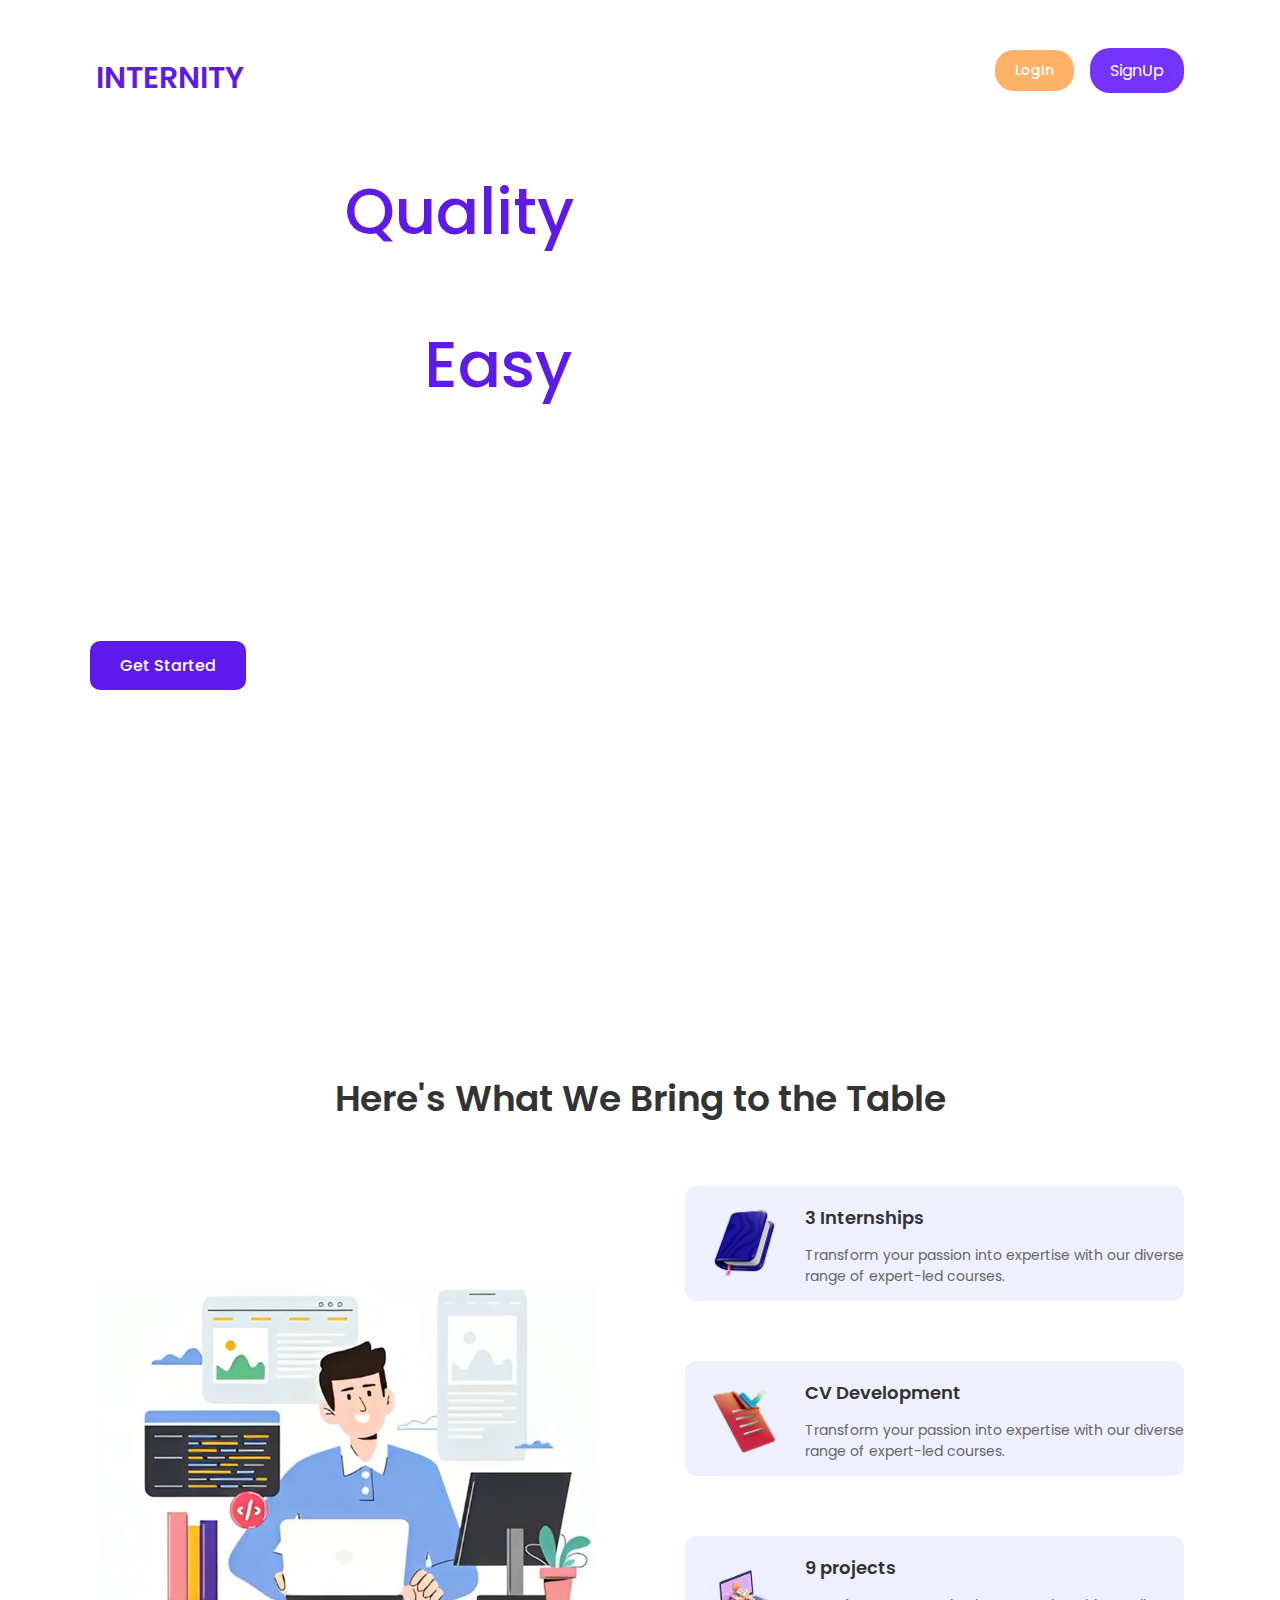
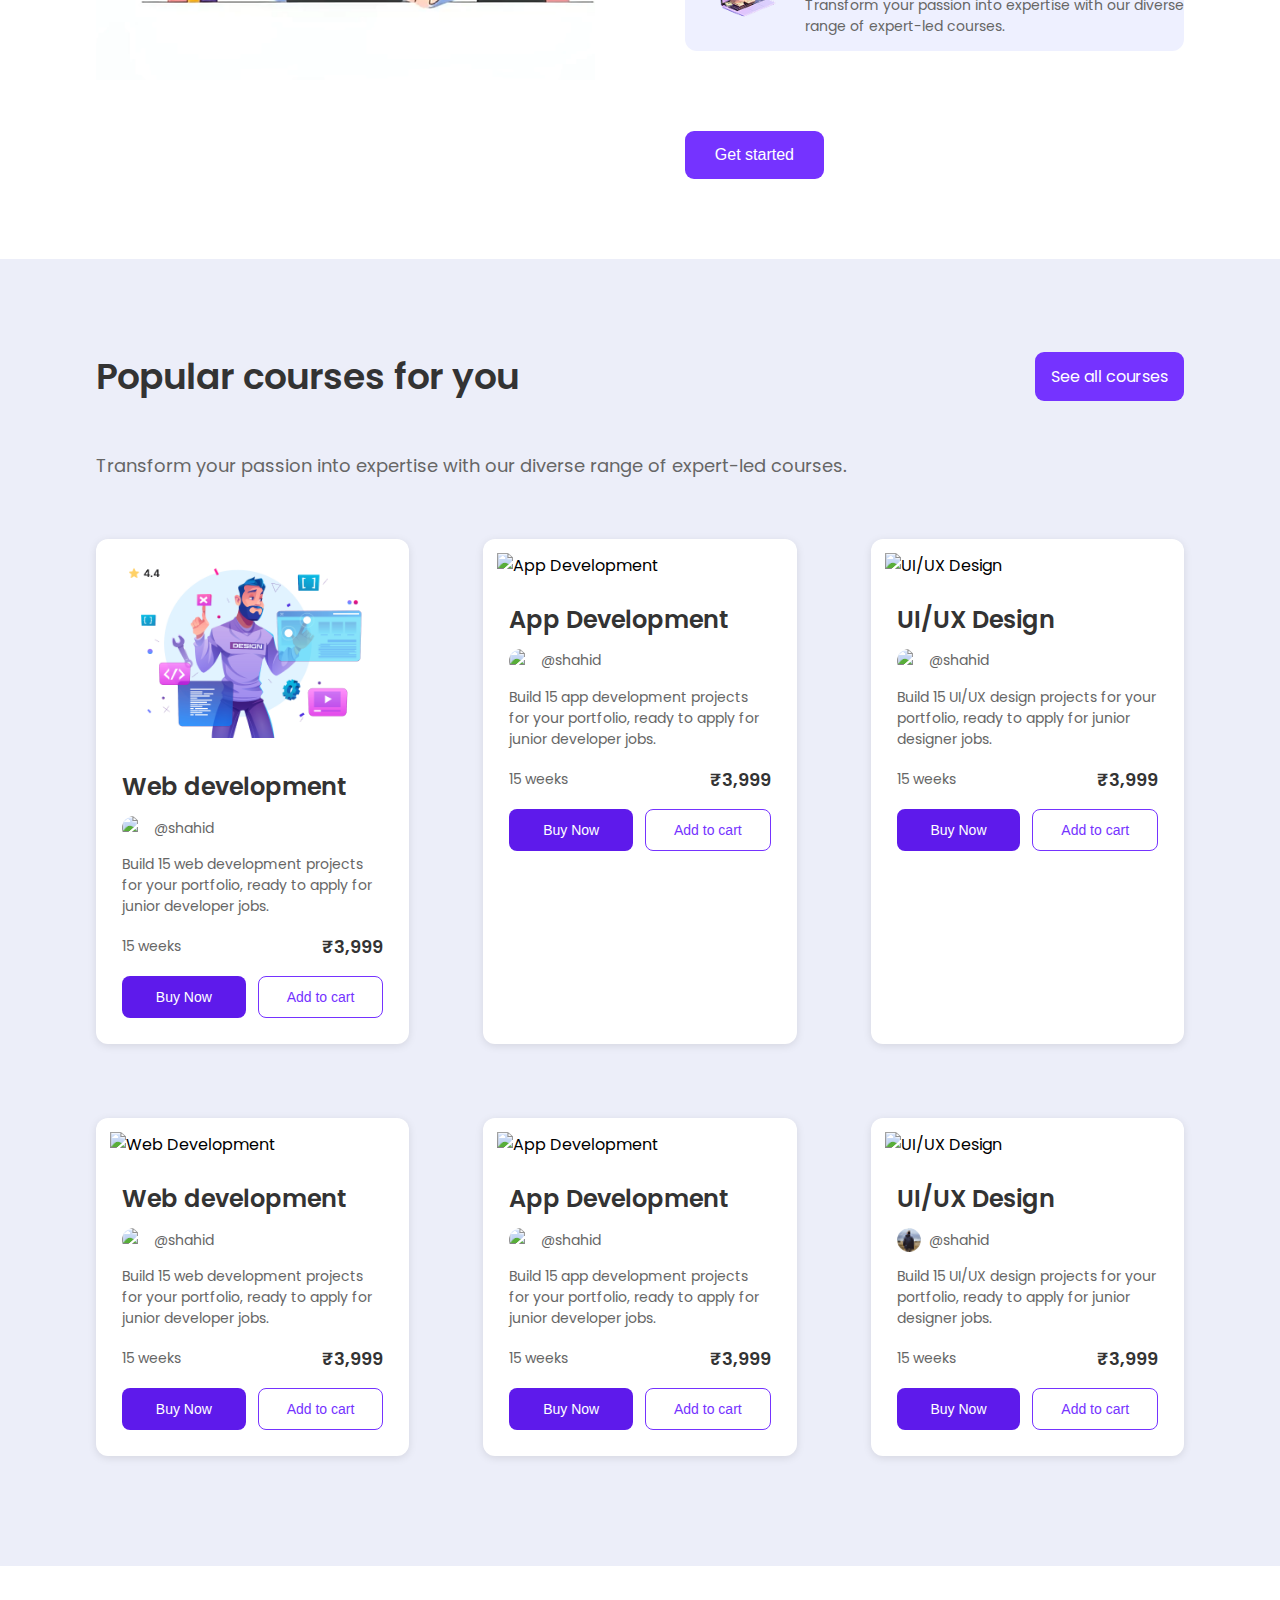
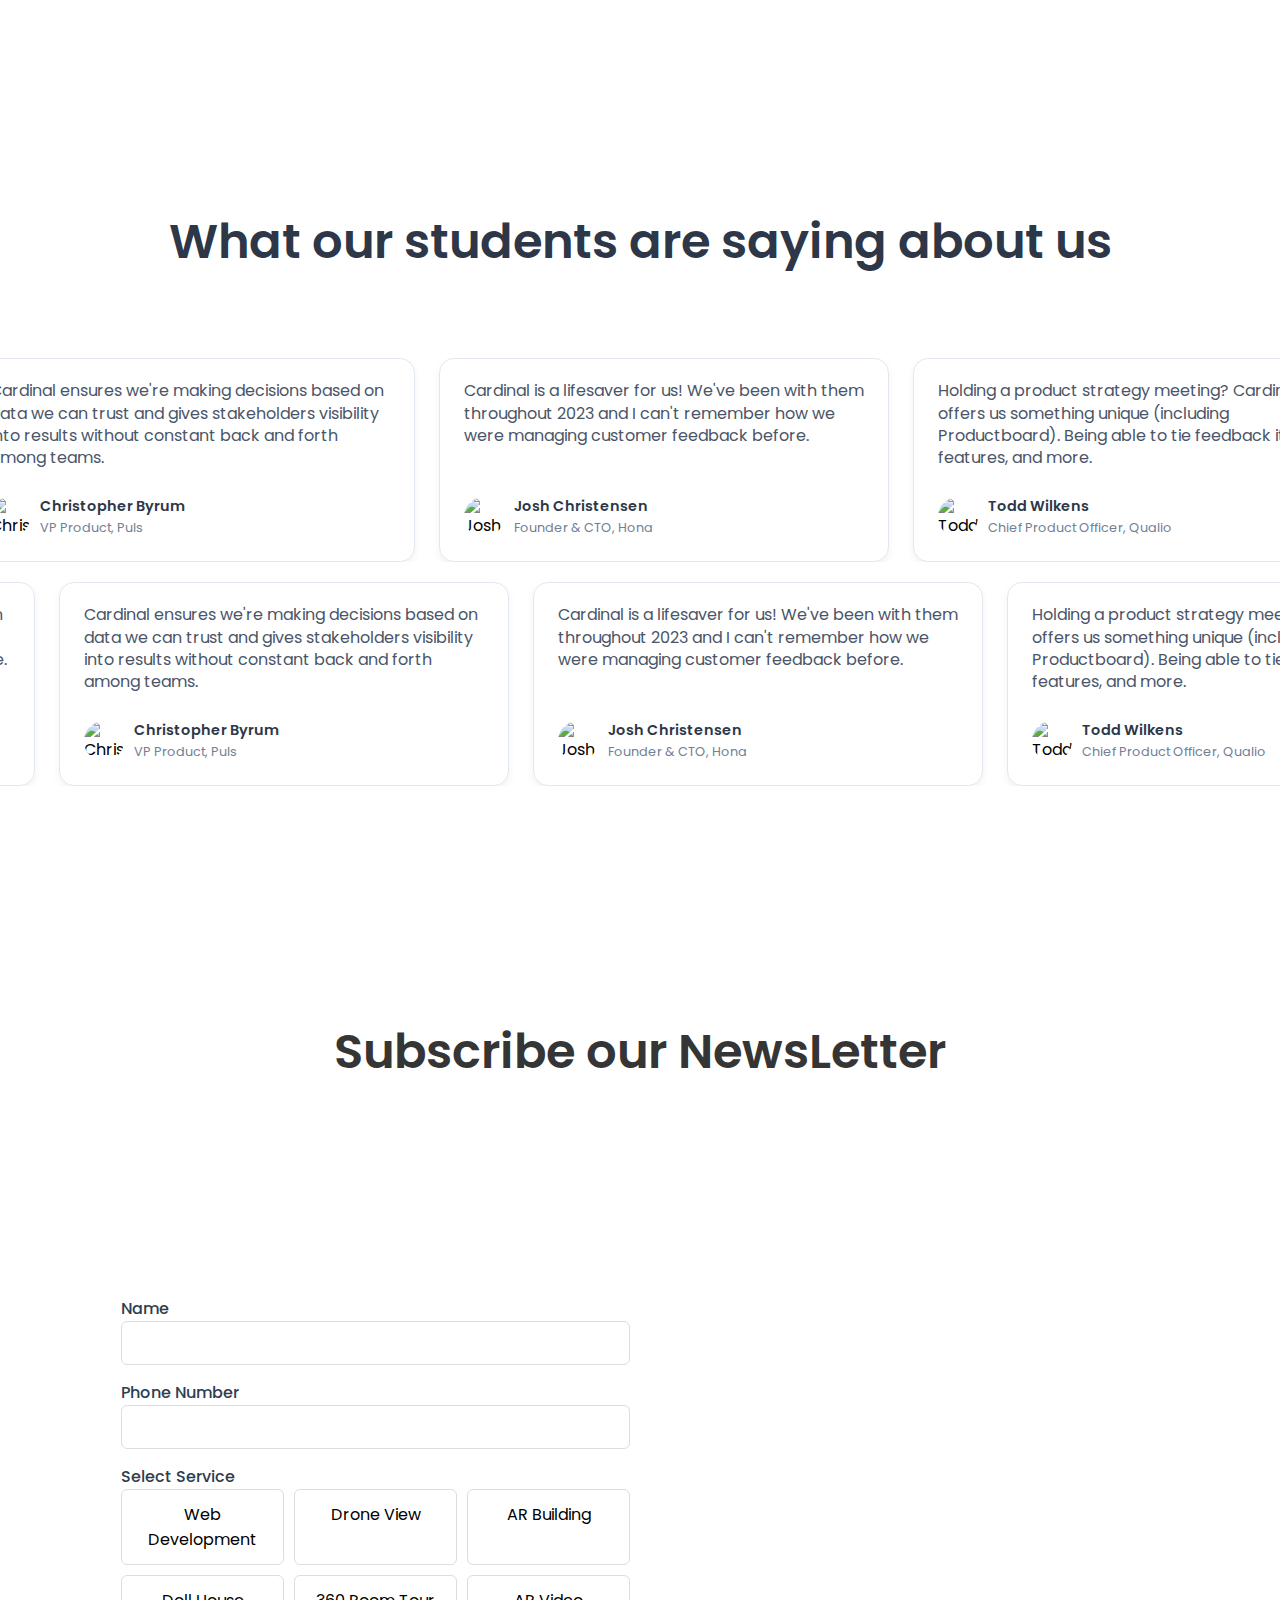
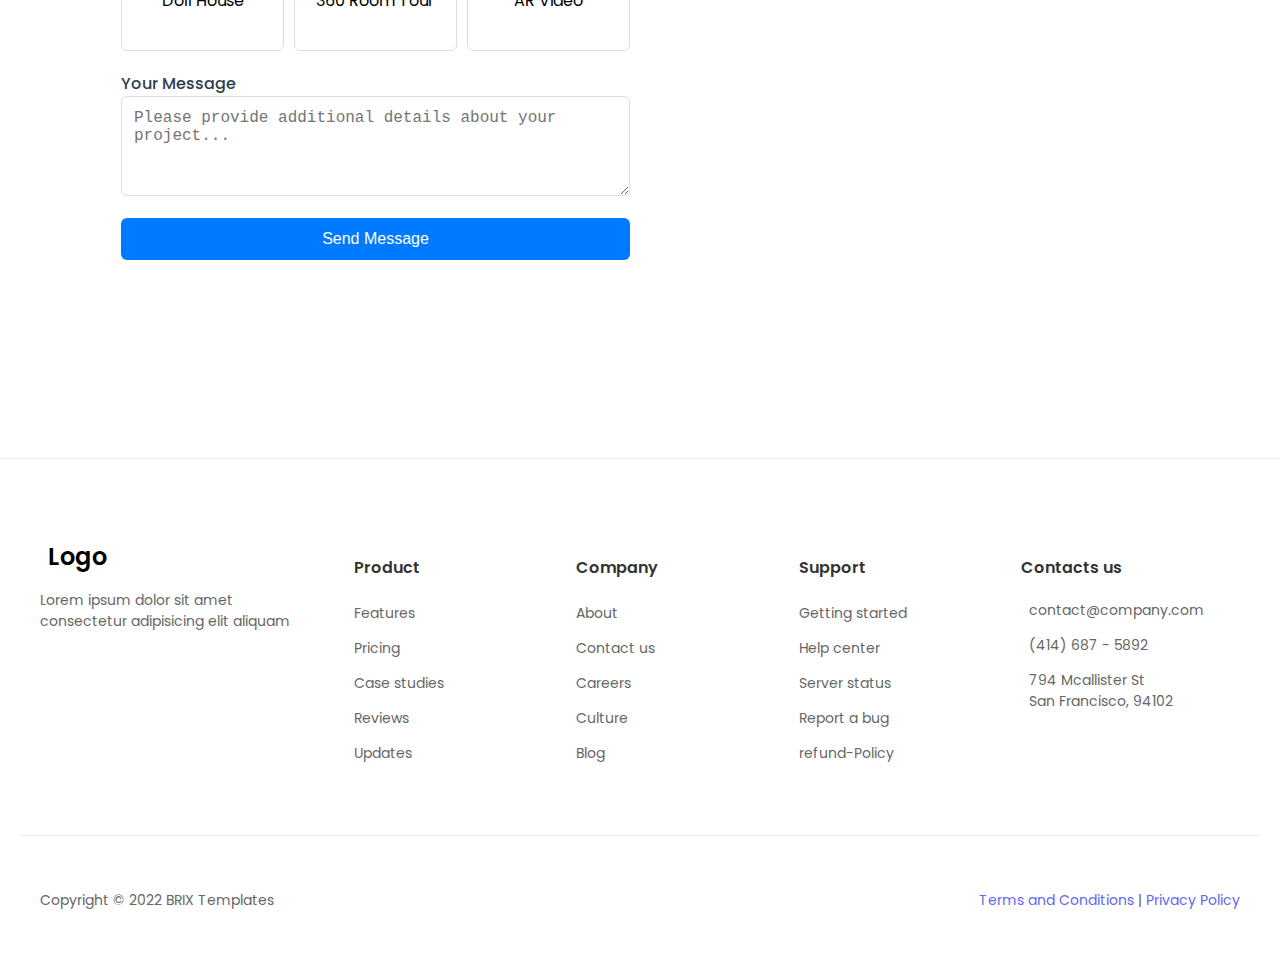
==== commit a9ca3f2a: "hgc" ====
--- a/index.html
+++ b/index.html
@@ -11,6 +11,11 @@
     @import url('https://fonts.googleapis.com/css2?family=Poppins:ital,wght@0,100;0,200;0,300;0,400;0,500;0,600;0,700;0,800;0,900;1,100;1,200;1,300;1,400;1,500;1,600;1,700;1,800;1,900&display=swap');
 </style>
 <body>
+    <video id="hero-bg" autoplay loop muted playsinline>
+        <source src="./images/0e0e9eea-f1e0-4b1f-b311-b9020b17a733.mp4" type="video/mp4">
+        Your browser does not support the video tag.
+    </video>
+    
     <header>
         <div class="head-container">
             <div class="logo1">INTERNITY</div>               
@@ -31,15 +36,14 @@
                 </button>
             </div>
         </div>
-        
     </header>
-    <section class="hero"> 
-        <img id="hero-bg" src="./images/BG.png" alt="">
+    
+    <section class="hero">
         <div class="hero-container">
             <div class="hero-content">
                 <h1>Getting <span style="color: #5E1AEB;">Quality</span> Education is Now More <span style="color: #5E1AEB;">Easy</span></h1>
                 <p>Transform your passion into expertise with our diverse range of expert-led courses. Learn at your own pace, anytime, anywhere, and unlock endless opportunities to grow, achieve, and succeed. Your journey toward excellence starts today</p>
-                <a href="#" class="get-started-button">Get started</a>
+                <a href="#" class="get-started-button">Get Started</a>
             </div>
         </div>
     </section>
--- a/styles.css
+++ b/styles.css
@@ -156,7 +156,7 @@
 
 nav a {
   text-decoration: none;
-  color: #333;
+  color: white;
   transition: color 0.3s ease;
 }
 
@@ -164,14 +164,15 @@
   color: #5E1AEB;
 }
 .login-button {
-color: #333;
+background-color:rgb(255, 177, 104);
+color: white;
 text-decoration: none;
 font-size: 14px;
 font-weight: 500;
 transition: color 0.3s ease;
 padding: 10px 20px;
 border-radius: 20px;
-border: solid 1px #333;
+border: solid 1px white;
 
 }
 
@@ -236,23 +237,27 @@
 /* Hero Section */
 .hero {
   position: relative;
-  height: 110vh;
+  height: 100vh;
   overflow: hidden;
 }
 
 #hero-bg {
   position: absolute;
-  padding-top: 10vh;
-  right: 0;
-  height: 100%;
-  object-fit: cover;
-  z-index: -1;
-}
+  padding-top: 0px; /* Adds space at the top of the video */
+  right: 0; /* Aligns video to the right */
+   /* Full height of the parent (.hero) */
+  object-fit: cover; /* Ensures video fills its container without distortion */
+  z-index: -1; /* Fixed typo: Places video behind content */
+  width: 100%; /* Ensures it spans the full width (adjust if you want it narrower) */
+  top: 0; /* Aligns with the top of the container, offset by padding-top */
+}
+
 
 .hero-container {
   padding-top: 30px;
   padding-left: 7vw;
   width: 70%;
+  z-index: 1; /* Keeps content above the video */
 }
 
 .hero-content {
@@ -260,6 +265,7 @@
 }
 
 .hero h1 {
+  color: white;
   font-size: 64px;
   font-weight: 500;
   margin-bottom: 47px;
@@ -267,7 +273,7 @@
 }
 
 .hero p {
-  color: #4B4B4B;
+  color: white;
   width: 90%;
   font-size: 1.1em;
   line-height: 1.5;
@@ -306,54 +312,75 @@
 }
 
 /* Responsive Styles */
-@media (max-width: 1024px) {
-  .hero{
-    height: 85vh;
-}
+@media (max-width: 1230px) {
+  .hero {
+      height: 85vh; /* Adjusted height */
+  }
+
   .hero-content {
       width: 70%;
   }
-  
-  .hero h1 {
+
+  .hero-content h1 {
       font-size: 48px;
   }
-  
+
   #hero-bg {
-      max-width: 55%;
+      height: 100%; /* Matches .hero’s 85vh */
+      width: 100%;
+  }
+}
+
+@media (max-width: 1024px) {
+  .hero {
+      height: 85vh; /* Adjusted height */
+  }
+
+  .hero-content {
+      width: 70%;
+  }
+
+  .hero-content h1 {
+      font-size: 48px;
+  }
+
+  #hero-bg {
+      height: 100%; /* Matches .hero’s 85vh */
+      width: 100%;
   }
 }
 
 @media (max-width: 768px) {
-  .hero{
-      height: 65vh;
-  }
+  .hero {
+      height: 65vh; /* Adjusted height */
+  }
+
   .head-container {
-    margin-top: 15px;
+      margin-top: 15px;
       width: 90%;
       padding: 15px 0;
-  }
+      margin-left: auto;
+      margin-right: auto;
+  }
+
   .nav-controls {
-display: flex;
-align-items: center;
-gap: 15px;
-}
-.logo1 {
-  padding-top: 0;
-  color: #5E1AEB;
-  font-size: 25px;
-  font-weight: 600;
-  z-index: 102;
-}
-
+      display: flex;
+      align-items: center;
+      gap: 15px;
+  }
+
+  .logo1 {
+      padding-top: 0;
+      color: #5E1AEB;
+      font-size: 25px;
+      font-weight: 600;
+  }
 
   .hamburger {
       display: block;
-     
-      
- 
-  }
-
-  nav ul {
+  }
+
+  .nav-links {
       position: fixed;
       top: 0;
       right: -100%;
@@ -366,32 +393,34 @@
       z-index: 101;
   }
 
-  nav ul.active {
+  .nav-links.active {
       right: 0;
   }
 
-  nav ul li {
+  .nav-links li {
       margin: 20px 0;
   }
 
-  nav ul li a {
+  .nav-links li a {
       font-size: 24px;
       display: block;
-  }
+      color: #333;
+  }
+
   .login-button {
-padding: 8px 15px;
-font-size: 14px;
-}
+      padding: 8px 15px;
+      font-size: 14px;
+  }
 
   .signup-button {
-padding: 8px 15px;
-font-size: 14px;
-z-index: 13;
-}
+      padding: 8px 15px;
+      font-size: 14px;
+  }
+
   #hero-bg {
-      opacity: 0.4;
+    
+      height: 75%; /* Matches .hero’s 65vh */
       width: 100%;
-      max-width: none;
   }
 
   .hero-container {
@@ -405,12 +434,12 @@
       text-align: center;
   }
 
-  .hero h1 {
+  .hero-content h1 {
       font-size: 36px;
       margin-bottom: 30px;
   }
 
-  .hero p {
+  .hero-content p {
       width: 100%;
       font-size: 1em;
       margin-bottom: 40px;
@@ -418,35 +447,37 @@
 }
 
 @media (max-width: 480px) {
-  .hero{
-    height: 65vh;
-}
+  .hero {
+      height: 65vh; /* Consistent with 768px */
+  }
+
   .head-container {
       padding: 10px 0;
   }
+
   .nav-controls {
-gap: 10px;
-}
-
-  .logo {
+      gap: 10px;
+  }
+
+  .logo1 {
       font-size: 15px;
   }
+
   .login-button {
-padding: 6px 12px;
-font-size: 12px;
-}
-
+      padding: 6px 12px;
+      font-size: 12px;
+  }
 
   .signup-button {
       padding: 6px 12px;
       font-size: 12px;
   }
 
-  .hero h1 {
+  .hero-content h1 {
       font-size: 28px;
   }
 
-  .hero p {
+  .hero-content p {
       font-size: 0.9em;
   }
 
@@ -454,12 +485,17 @@
       padding: 10px 20px;
       font-size: 14px;
   }
+
+  #hero-bg {
+      height: 75%; /* Matches .hero’s 65vh */
+      width: 100%;
+  }
 }
 /* features */
 
 
 .features {
-  padding: 80px 0;
+  padding: 40px 0 80px 0;
   width: 85%;
   margin: 0 auto;
  
